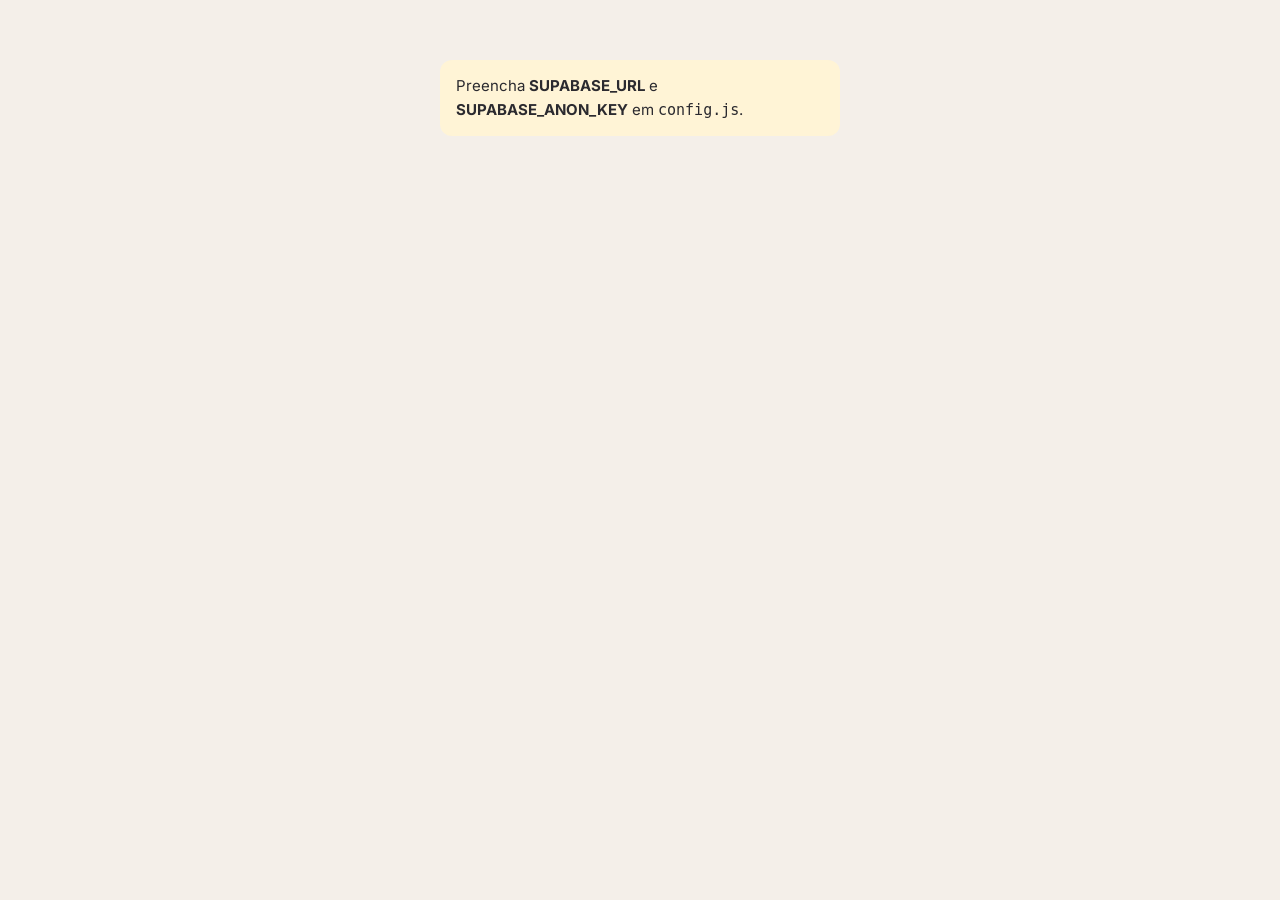
==== admin.html @ 184b34a9 "Site do guia gratuito Morar na Espanha Co-Authored-By: Claude Opus 5.5 <noreply@anthropic.com> Claud" ====
<!DOCTYPE html>
<html lang="pt-BR">
<head>
<meta charset="utf-8">
<meta name="viewport" content="width=device-width, initial-scale=1">
<meta name="robots" content="noindex, nofollow">
<title>Painel — eBook Morar na Espanha</title>
<link rel="stylesheet" href="assets/site.css">
<style>
  body { background: #F4EFE9; font-size: 15px; }
  .pn { width: min(1200px, 100% - 28px); margin: 22px auto 60px; }
  .login { max-width: 400px; margin: 60px auto; }
  .login .cartao { margin-top: 18px; }
  h1.pt { font: 800 italic 28px var(--t); color: var(--preto); margin: 8px 0 4px; }
  .barra { display: flex; flex-wrap: wrap; gap: 10px; align-items: center; justify-content: space-between; margin: 10px 0 18px; }
  .seg { display: inline-flex; background: #fff; border-radius: 10px; box-shadow: 0 0 0 1px var(--borda); overflow: hidden; }
  .seg button { border: 0; background: none; padding: 10px 14px; font: 600 14px var(--f); cursor: pointer; color: var(--texto); }
  .seg button.on { background: var(--preto); color: #fff; }
  .kpis { display: grid; grid-template-columns: repeat(auto-fit, minmax(160px, 1fr)); gap: 12px; }
  .kpi { background: #fff; border-radius: 14px; padding: 16px; box-shadow: 0 0 0 1px var(--borda); }
  .kpi .n { font: 800 32px var(--t); color: var(--preto); line-height: 1.1; margin: 4px 0; }
  .kpi .l { font: 700 12px var(--f); letter-spacing: .08em; text-transform: uppercase; color: var(--cinza); }
  .kpi .d { font-size: 13px; color: var(--cinza); }
  .kpi.destaque { background: var(--preto); } .kpi.destaque .n { color: var(--amarelo); } .kpi.destaque .l, .kpi.destaque .d { color: rgba(255,255,255,.7); }
  .grade2 { display: grid; gap: 14px; margin-top: 14px; }
  @media (min-width: 900px) { .grade2 { grid-template-columns: 1.6fr 1fr; } }
  .painel { background: #fff; border-radius: 14px; padding: 18px; box-shadow: 0 0 0 1px var(--borda); }
  .painel h3 { font: 800 16px var(--t); color: var(--preto); margin-bottom: 12px; }
  .legenda { display: flex; gap: 14px; font-size: 13px; color: var(--cinza); margin-bottom: 8px; flex-wrap: wrap; }
  .legenda i { display: inline-block; width: 12px; height: 12px; border-radius: 3px; vertical-align: -1px; margin-right: 5px; }
  svg.graf { width: 100%; height: 220px; display: block; }
  table.t { width: 100%; border-collapse: collapse; font-size: 14px; }
  table.t th { text-align: left; font: 700 12px var(--f); letter-spacing: .06em; text-transform: uppercase; color: var(--cinza); padding: 8px 8px; border-bottom: 2px solid var(--borda); white-space: nowrap; }
  table.t td { padding: 10px 8px; border-bottom: 1px solid #EFE7DD; vertical-align: top; }
  .tag { display: inline-block; font-size: 12px; font-weight: 700; padding: 2px 8px; border-radius: 20px; }
  .tag.sim { background: #E4F3E8; color: var(--ok); } .tag.nao { background: #F1ECE6; color: var(--cinza); }
  .filtros { display: flex; flex-wrap: wrap; gap: 10px; align-items: center; margin-bottom: 12px; }
  .filtros input[type=search] { min-height: 42px; padding: 8px 12px; border: 2px solid var(--borda); border-radius: 10px; font: 15px var(--f); min-width: 220px; flex: 1; }
  .filtros label { display: flex; gap: 8px; align-items: center; font-weight: 600; cursor: pointer; }
  .filtros input[type=checkbox] { width: 20px; height: 20px; accent-color: var(--vermelho); }
  .bt { border: 0; border-radius: 9px; padding: 10px 14px; font: 700 14px var(--f); cursor: pointer; background: var(--preto); color: #fff; }
  .bt.claro { background: #fff; color: var(--preto); box-shadow: 0 0 0 1px var(--borda); }
  .bt.mini { padding: 5px 9px; font-size: 12px; }
  .bt.perigo { background: var(--vermelho); }
  .rolagem { overflow-x: auto; }
  .nota { font-size: 13px; color: var(--cinza); margin-top: 10px; line-height: 1.5; }
  .aviso-cfg { background: #FFF4D6; border-radius: 12px; padding: 14px 16px; margin: 14px 0; }
  .modal { position: fixed; inset: 0; background: rgba(16,15,18,.55); display: none; align-items: center; justify-content: center; padding: 20px; z-index: 20; }
  .modal.on { display: flex; }
  .modal .cx { background: #fff; border-radius: 14px; padding: 22px; max-width: 420px; }
  .modal .cx p { margin: 8px 0 16px; }
  #erro-login { color: var(--vermelho); font-size: 14px; margin-top: 10px; min-height: 18px; }
</style>
<script src="config.js"></script>
<script src="assets/supabase.js"></script>
</head>
<body>

<div id="tela-login" class="login" style="display:none">
  <span class="rotulo">Área restrita</span>
  <h1 class="pt">Painel do eBook</h1>
  <div class="cartao" style="box-shadow:0 0 0 1px var(--borda)">
    <form id="f-login">
      <div class="campo"><label for="l-email">E-mail</label><input type="email" id="l-email" autocomplete="username" required></div>
      <div class="campo"><label for="l-senha">Senha</label><input type="password" id="l-senha" autocomplete="current-password" required style="width:100%; min-height:54px; padding:12px 14px; font:17px var(--f); border:2px solid var(--borda); border-radius:10px; background:var(--creme)"></div>
      <button class="btn" type="submit">Entrar</button>
      <div id="erro-login" role="alert"></div>
    </form>
  </div>
  <p class="nota">O acesso usa o login do Supabase (Authentication). A senha é criada por você diretamente no Supabase.</p>
</div>

<div id="tela-painel" class="pn" style="display:none">
  <div class="barra">
    <div><span class="rotulo">Espanha na Moral</span><h1 class="pt">Painel · eBook Morar na Espanha</h1></div>
    <div style="display:flex; gap:10px; align-items:center; flex-wrap:wrap">
      <div class="seg" id="periodo"><button data-d="7">7 dias</button><button data-d="30" class="on">30 dias</button><button data-d="0">Tudo</button></div>
      <button class="bt claro" id="atualizar">Atualizar</button>
      <button class="bt claro" id="sair">Sair</button>
    </div>
  </div>

  <div class="kpis">
    <div class="kpi"><div class="l">Visitas à página</div><div class="n" id="k-visitas">–</div><div class="d">Aberturas da página (anônimas)</div></div>
    <div class="kpi destaque"><div class="l">Cadastros</div><div class="n" id="k-cadastros">–</div><div class="d">Pessoas únicas (por e-mail)</div></div>
    <div class="kpi"><div class="l">Conversão</div><div class="n" id="k-conv">–</div><div class="d">Cadastros ÷ visitas</div></div>
    <div class="kpi"><div class="l">Clicaram em baixar</div><div class="n" id="k-cliques">–</div><div class="d">Pessoas que tocaram no botão</div></div>
    <div class="kpi"><div class="l">Downloads confirmados</div><div class="n" id="k-down">–</div><div class="d">Arquivo recebido por inteiro</div></div>
    <div class="kpi"><div class="l">Aceitaram novidades</div><div class="n" id="k-mk">–</div><div class="d" id="k-mk-p">Consentimento de marketing</div></div>
  </div>

  <div class="grade2">
    <div class="painel">
      <h3>Por dia</h3>
      <div class="legenda"><span><i style="background:var(--vermelho)"></i>Cadastros</span><span><i style="background:var(--amarelo)"></i>Visitas</span></div>
      <svg class="graf" id="grafico" role="img" aria-label="Cadastros e visitas por dia"></svg>
    </div>
    <div class="painel">
      <h3>Origem</h3>
      <div class="rolagem"><table class="t" id="t-origem"><thead><tr><th>Origem</th><th>Visitas</th><th>Cadastros</th></tr></thead><tbody></tbody></table></div>
      <p class="nota">Vem dos parâmetros <code>utm_source</code> do link ou do site de origem. O Instagram costuma não informar a origem, por isso use o link da bio com UTM.</p>
    </div>
  </div>

  <div class="painel" style="margin-top:14px">
    <h3>Contatos</h3>
    <div class="filtros">
      <input type="search" id="busca" placeholder="Buscar por nome ou e-mail">
      <label><input type="checkbox" id="so-mk"> Só quem autorizou receber novidades</label>
      <button class="bt" id="csv">Exportar CSV</button>
    </div>
    <div class="rolagem">
      <table class="t" id="t-contatos">
        <thead><tr><th>Data</th><th>Nome</th><th>E-mail</th><th>Situação</th><th>Origem</th><th>Novidades</th><th>Clicou</th><th>Baixou</th><th></th></tr></thead>
        <tbody></tbody>
      </table>
    </div>
    <p class="nota" id="contagem"></p>
    <p class="nota"><b>Como ler os números:</b> <b>cadastro</b> = a pessoa enviou o formulário. <b>Clicou</b> = tocou em “Baixar meu eBook”. <b>Baixou</b> = o navegador recebeu o arquivo completo. No navegador interno do Instagram, o PDF abre direto no leitor; nesse caso só o clique é registrado. Para usar e-mails em campanhas, exporte <b>apenas</b> quem autorizou novidades.</p>
  </div>
</div>

<div class="modal" id="modal"><div class="cx"><b id="m-tit"></b><p id="m-txt"></p><div style="display:flex; gap:10px; justify-content:flex-end"><button class="bt claro" id="m-nao">Cancelar</button><button class="bt perigo" id="m-sim">Confirmar</button></div></div></div>

<script src="assets/admin.js"></script>
</body>
</html>
---- assets/site.css ----
/* Espanha na Moral — estilos do site do eBook (mesma paleta da capa) */
@font-face { font-family: "EM Montserrat"; src: url("fonts/montserrat-latin-800-italic.woff2") format("woff2"); font-weight: 800; font-style: italic; font-display: swap; }
@font-face { font-family: "EM Montserrat"; src: url("fonts/montserrat-latin-800-normal.woff2") format("woff2"); font-weight: 800; font-display: swap; }
@font-face { font-family: "EM Montserrat"; src: url("fonts/montserrat-latin-700-normal.woff2") format("woff2"); font-weight: 700; font-display: swap; }
@font-face { font-family: "EM Inter"; src: url("fonts/inter-latin-400-normal.woff2") format("woff2"); font-weight: 400; font-display: swap; }
@font-face { font-family: "EM Inter"; src: url("fonts/inter-latin-600-normal.woff2") format("woff2"); font-weight: 600; font-display: swap; }
@font-face { font-family: "EM Inter"; src: url("fonts/inter-latin-700-normal.woff2") format("woff2"); font-weight: 700; font-display: swap; }
@font-face { font-family: "EM Caveat"; src: url("fonts/caveat-latin-700-normal.woff2") format("woff2"); font-weight: 700; font-display: swap; }

:root {
  --preto: #100F12; --preto-2: #1C1B20; --creme: #FBF6F1; --papel: #F3EADF;
  --vermelho: #AF0B10; --vermelho-2: #8E070C; --amarelo: #F8B706; --madeira: #884B20;
  --texto: #2B2A2F; --cinza: #6E675F; --borda: #E4D9CC; --ok: #1F7A3A;
  --t: "EM Montserrat", "Arial Black", system-ui, sans-serif;
  --f: "EM Inter", system-ui, -apple-system, "Segoe UI", Roboto, sans-serif;
  --m: "EM Caveat", "Segoe Print", cursive;
}
* { box-sizing: border-box; margin: 0; padding: 0; }
html { -webkit-text-size-adjust: 100%; scroll-behavior: smooth; }
body { font: 400 17px/1.6 var(--f); color: var(--texto); background: var(--creme); }
img { max-width: 100%; display: block; }
a { color: var(--vermelho); }
:focus-visible { outline: 3px solid var(--amarelo); outline-offset: 2px; }
.sr { position: absolute !important; width: 1px; height: 1px; overflow: hidden; clip: rect(0 0 0 0); white-space: nowrap; }
.wrap { width: min(1080px, 100% - 40px); margin-inline: auto; }

/* faixa da bandeira */
.faixa { display: inline-flex; flex-direction: column; width: 34px; height: 10px; vertical-align: middle; }
.faixa i { flex: 1; background: var(--vermelho); } .faixa i:nth-child(2) { flex: 2; background: var(--amarelo); }

/* topo */
.topo { background: var(--preto); color: #fff; }
.topo .wrap { display: flex; align-items: center; justify-content: space-between; padding: 14px 0; }
.marca { font: 800 13px var(--t); letter-spacing: .2em; text-transform: uppercase; color: #fff; text-decoration: none; display: flex; gap: 10px; align-items: center; }
.marca b { color: var(--amarelo); }
.topo .ig { color: rgba(255,255,255,.75); font-size: 14px; text-decoration: none; }

/* hero */
.hero { background: var(--preto); color: #fff; position: relative; overflow: hidden; }
.hero::after { content: ""; position: absolute; top: 0; bottom: 0; right: 7%; width: 14px; background: linear-gradient(90deg,#C98F00,var(--amarelo) 25%,#FFD04A 50%,var(--amarelo) 75%,#C98F00); opacity: .9; }
.hero .wrap { display: grid; gap: 34px; padding: 34px 0 56px; position: relative; z-index: 1; }
.selo { display: inline-block; background: var(--amarelo); color: var(--preto); font: 800 12px var(--t); letter-spacing: .18em; text-transform: uppercase; padding: 7px 12px 6px; border-radius: 6px; transform: rotate(-2deg); box-shadow: 0 0 0 3px #fff; }
.hero h1 { font: 800 italic clamp(34px, 8.4vw, 58px)/1.02 var(--t); letter-spacing: -.02em; margin: 22px 0 18px; }
.hero h1 span { color: var(--amarelo); }
.risco { display: block; width: 180px; height: 12px; margin: -6px 0 18px; }
.hero p.sub { font-size: clamp(17px, 2.4vw, 20px); color: rgba(255,255,255,.86); max-width: 560px; }
.capa-wrap { justify-self: center; width: min(360px, 82%); transform: rotate(2.5deg); filter: drop-shadow(0 24px 36px rgba(0,0,0,.55)); }
.capa-wrap img { border-radius: 10px; }
.meta-ebook { display: flex; flex-wrap: wrap; gap: 8px 18px; margin-top: 22px; font-size: 14px; color: rgba(255,255,255,.7); }
.meta-ebook span::before { content: "•"; color: var(--amarelo); margin-right: 8px; }

.btn { display: inline-flex; align-items: center; justify-content: center; gap: 10px; min-height: 58px; padding: 16px 26px; border: 0; border-radius: 12px; cursor: pointer;
  font: 800 17px var(--t); letter-spacing: .04em; text-transform: uppercase; text-decoration: none; text-align: center;
  background: var(--vermelho); color: #fff; box-shadow: 0 5px 0 var(--vermelho-2); transition: transform .08s, box-shadow .08s; width: 100%; }
.btn:active { transform: translateY(3px); box-shadow: 0 2px 0 var(--vermelho-2); }
.btn.amarelo { background: var(--amarelo); color: var(--preto); box-shadow: 0 5px 0 #C98F00; }
.btn[disabled] { opacity: .65; cursor: wait; }
.hero .btn { margin-top: 28px; max-width: 420px; }

/* seções */
section.bloco { padding: 64px 0; }
.rotulo { display: inline-block; background: var(--vermelho); color: #fff; font: 800 11px var(--t); letter-spacing: .2em; text-transform: uppercase; padding: 6px 11px 5px; border-radius: 6px; transform: rotate(-1.5deg); box-shadow: 0 0 0 3px #fff, 0 3px 8px rgba(16,15,18,.12); }
h2 { font: 800 italic clamp(28px, 5.4vw, 40px)/1.1 var(--t); letter-spacing: -.015em; color: var(--preto); margin: 18px 0 10px; }
.mao { font-family: var(--m); font-weight: 700; }
.lista-temas { list-style: none; display: grid; gap: 12px; margin-top: 26px; }
.lista-temas li { background: #fff; border-radius: 12px; padding: 16px 18px 16px 54px; position: relative; box-shadow: 0 0 0 1px var(--borda); font-weight: 600; color: var(--preto); }
.lista-temas li small { display: block; font-weight: 400; color: var(--cinza); font-size: 15px; margin-top: 2px; }
.lista-temas li::before { content: ""; position: absolute; left: 18px; top: 22px; width: 20px; height: 7px; border-radius: 4px; background: var(--vermelho); }

/* autor */
.autor { background: var(--papel); }
.autor .wrap { display: grid; gap: 30px; align-items: center; }
.polaroide { background: #fff; padding: 10px 10px 4px; box-shadow: 0 0 0 1px var(--borda), 0 10px 24px rgba(16,15,18,.14); transform: rotate(-2deg); max-width: 340px; justify-self: center; }
.polaroide img { aspect-ratio: 1/1; object-fit: cover; }
.polaroide figcaption { text-align: center; font: 700 22px var(--m); padding: 6px 0; color: var(--preto); }
.fatos { display: flex; gap: 28px; margin-top: 18px; flex-wrap: wrap; }
.fatos div b { display: block; font: 800 26px var(--t); color: var(--vermelho); }
.fatos div { font-size: 14px; color: var(--cinza); }

/* formulário */
.form-sec { background: var(--preto); color: #fff; }
.cartao { background: #fff; color: var(--texto); border-radius: 18px; padding: 26px 20px; max-width: 560px; margin: 26px auto 0; box-shadow: 0 0 0 5px var(--amarelo); }
.form-sec h2 { color: #fff; text-align: center; }
.form-sec .intro { text-align: center; color: rgba(255,255,255,.8); max-width: 520px; margin: 0 auto; }
.campo { margin-bottom: 18px; }
.campo label { display: block; font-weight: 700; color: var(--preto); margin-bottom: 6px; font-size: 16px; }
.campo label small { font-weight: 400; color: var(--cinza); }
.campo input[type=text], .campo input[type=email], .campo select {
  width: 100%; min-height: 54px; padding: 12px 14px; font: 400 17px var(--f); color: var(--preto);
  border: 2px solid var(--borda); border-radius: 10px; background: var(--creme); appearance: none; }
.campo select { background-image: linear-gradient(45deg, transparent 50%, var(--preto) 50%), linear-gradient(135deg, var(--preto) 50%, transparent 50%); background-position: calc(100% - 22px) 24px, calc(100% - 16px) 24px; background-size: 6px 6px; background-repeat: no-repeat; }
.campo input:focus, .campo select:focus { border-color: var(--preto); outline: none; background: #fff; }
.campo.erro input { border-color: var(--vermelho); background: #FDF0EF; }
.msg-erro { color: var(--vermelho); font-size: 14px; margin-top: 6px; display: none; }
.campo.erro .msg-erro { display: block; }
.check { display: flex; gap: 12px; align-items: flex-start; padding: 14px; background: var(--creme); border-radius: 10px; cursor: pointer; margin-bottom: 16px; }
.check input { width: 24px; height: 24px; flex: 0 0 24px; accent-color: var(--vermelho); margin-top: 1px; }
.check span { font-size: 15px; line-height: 1.45; }
.check span small { display: block; color: var(--cinza); font-size: 13px; margin-top: 3px; }
.aviso { font-size: 13px; line-height: 1.5; color: var(--cinza); margin-top: 14px; }
.armadilha { position: absolute; left: -9999px; width: 1px; height: 1px; overflow: hidden; }
.alerta-form { display: none; background: #FDF0EF; color: var(--vermelho); border-radius: 10px; padding: 12px 14px; font-size: 15px; margin-bottom: 14px; }
.alerta-form.on { display: block; }

/* agradecimento */
#obrigado { display: none; text-align: center; }
#obrigado.on { display: block; }
#obrigado .grande { font: 800 italic 30px/1.15 var(--t); color: var(--preto); margin: 8px 0 10px; }
#obrigado p { color: var(--texto); }
.progresso { height: 8px; background: var(--papel); border-radius: 6px; overflow: hidden; margin: 16px 0 6px; display: none; }
.progresso.on { display: block; }
.progresso i { display: block; height: 100%; width: 0; background: var(--amarelo); transition: width .15s; }
.status-dl { font-size: 14px; color: var(--cinza); min-height: 20px; }
.status-dl.ok { color: var(--ok); font-weight: 600; }
.alt-dl { font-size: 14px; margin-top: 12px; }
.proximo { margin-top: 22px; padding-top: 18px; border-top: 1px solid var(--borda); font-size: 15px; }

/* rodapé */
footer { background: var(--preto); color: rgba(255,255,255,.65); font-size: 14px; padding: 30px 0 40px; border-top: 1px solid #2a292e; }
footer .wrap { display: flex; flex-wrap: wrap; gap: 10px 22px; justify-content: space-between; }
footer a { color: #fff; }

@media (min-width: 860px) {
  .hero .wrap { grid-template-columns: 1.15fr .85fr; align-items: center; padding: 60px 0 80px; }
  .lista-temas { grid-template-columns: 1fr 1fr; }
  .autor .wrap { grid-template-columns: 340px 1fr; gap: 56px; }
  .cartao { padding: 34px 36px; }
}

/* páginas de texto (privacidade) */
.doc { max-width: 760px; margin: 0 auto; padding: 46px 0 70px; }
.doc h1 { font: 800 italic clamp(30px, 6vw, 44px)/1.1 var(--t); color: var(--preto); margin: 16px 0 8px; }
.doc h2 { font-size: 24px; margin-top: 34px; }
.doc p, .doc li { margin-bottom: 12px; }
.doc ul { padding-left: 22px; }
.doc table { width: 100%; border-collapse: collapse; margin: 12px 0 18px; font-size: 15px; }
.doc td, .doc th { border: 1px solid var(--borda); padding: 10px; text-align: left; vertical-align: top; }
.doc th { background: var(--papel); }
.preencher { background: #FFE58A; padding: 0 4px; border-radius: 3px; font-weight: 700; color: var(--preto); }

/* ajustes de celular */
@media (max-width: 520px) {
  .topo .ig { display: none; }
  .marca { font-size: 12px; letter-spacing: .16em; }
  .hero::after { right: 6px; width: 7px; }
}
@media (min-width: 521px) and (max-width: 859px) { .hero::after { right: 10px; width: 10px; } }
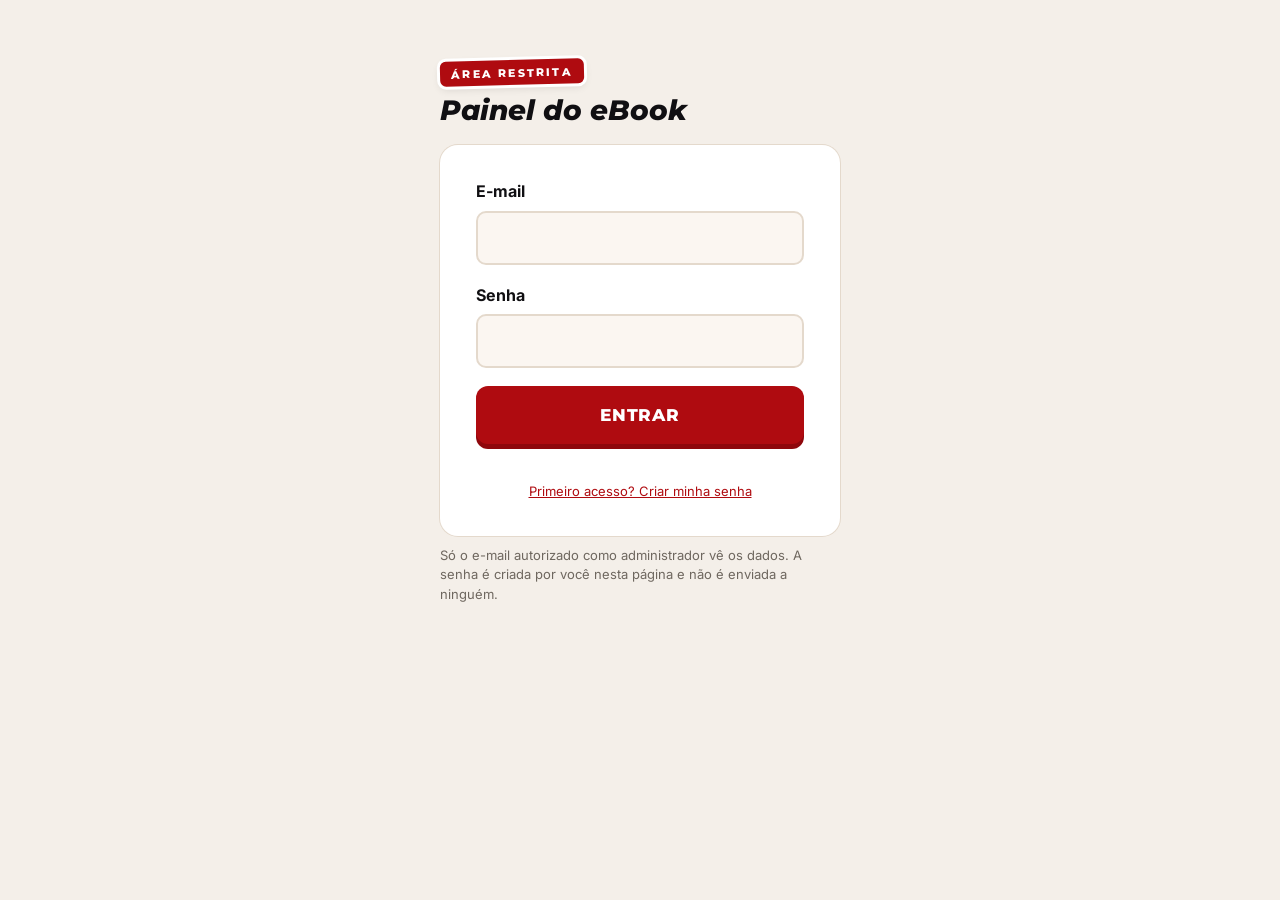
==== commit 32c9f737: "Conecta o site ao Supabase e adiciona primeiro acesso ao painel Co-Authored-By: Claude Opus 5.5 <nor" ====
--- a/admin.html
+++ b/admin.html
@@ -63,11 +63,12 @@
     <form id="f-login">
       <div class="campo"><label for="l-email">E-mail</label><input type="email" id="l-email" autocomplete="username" required></div>
       <div class="campo"><label for="l-senha">Senha</label><input type="password" id="l-senha" autocomplete="current-password" required style="width:100%; min-height:54px; padding:12px 14px; font:17px var(--f); border:2px solid var(--borda); border-radius:10px; background:var(--creme)"></div>
-      <button class="btn" type="submit">Entrar</button>
+      <button class="btn" type="submit" id="bt-login">Entrar</button>
       <div id="erro-login" role="alert"></div>
+      <p class="nota" style="text-align:center"><a href="#" id="alternar">Primeiro acesso? Criar minha senha</a></p>
     </form>
   </div>
-  <p class="nota">O acesso usa o login do Supabase (Authentication). A senha é criada por você diretamente no Supabase.</p>
+  <p class="nota">Só o e-mail autorizado como administrador vê os dados. A senha é criada por você nesta página e não é enviada a ninguém.</p>
 </div>
 
 <div id="tela-painel" class="pn" style="display:none">
